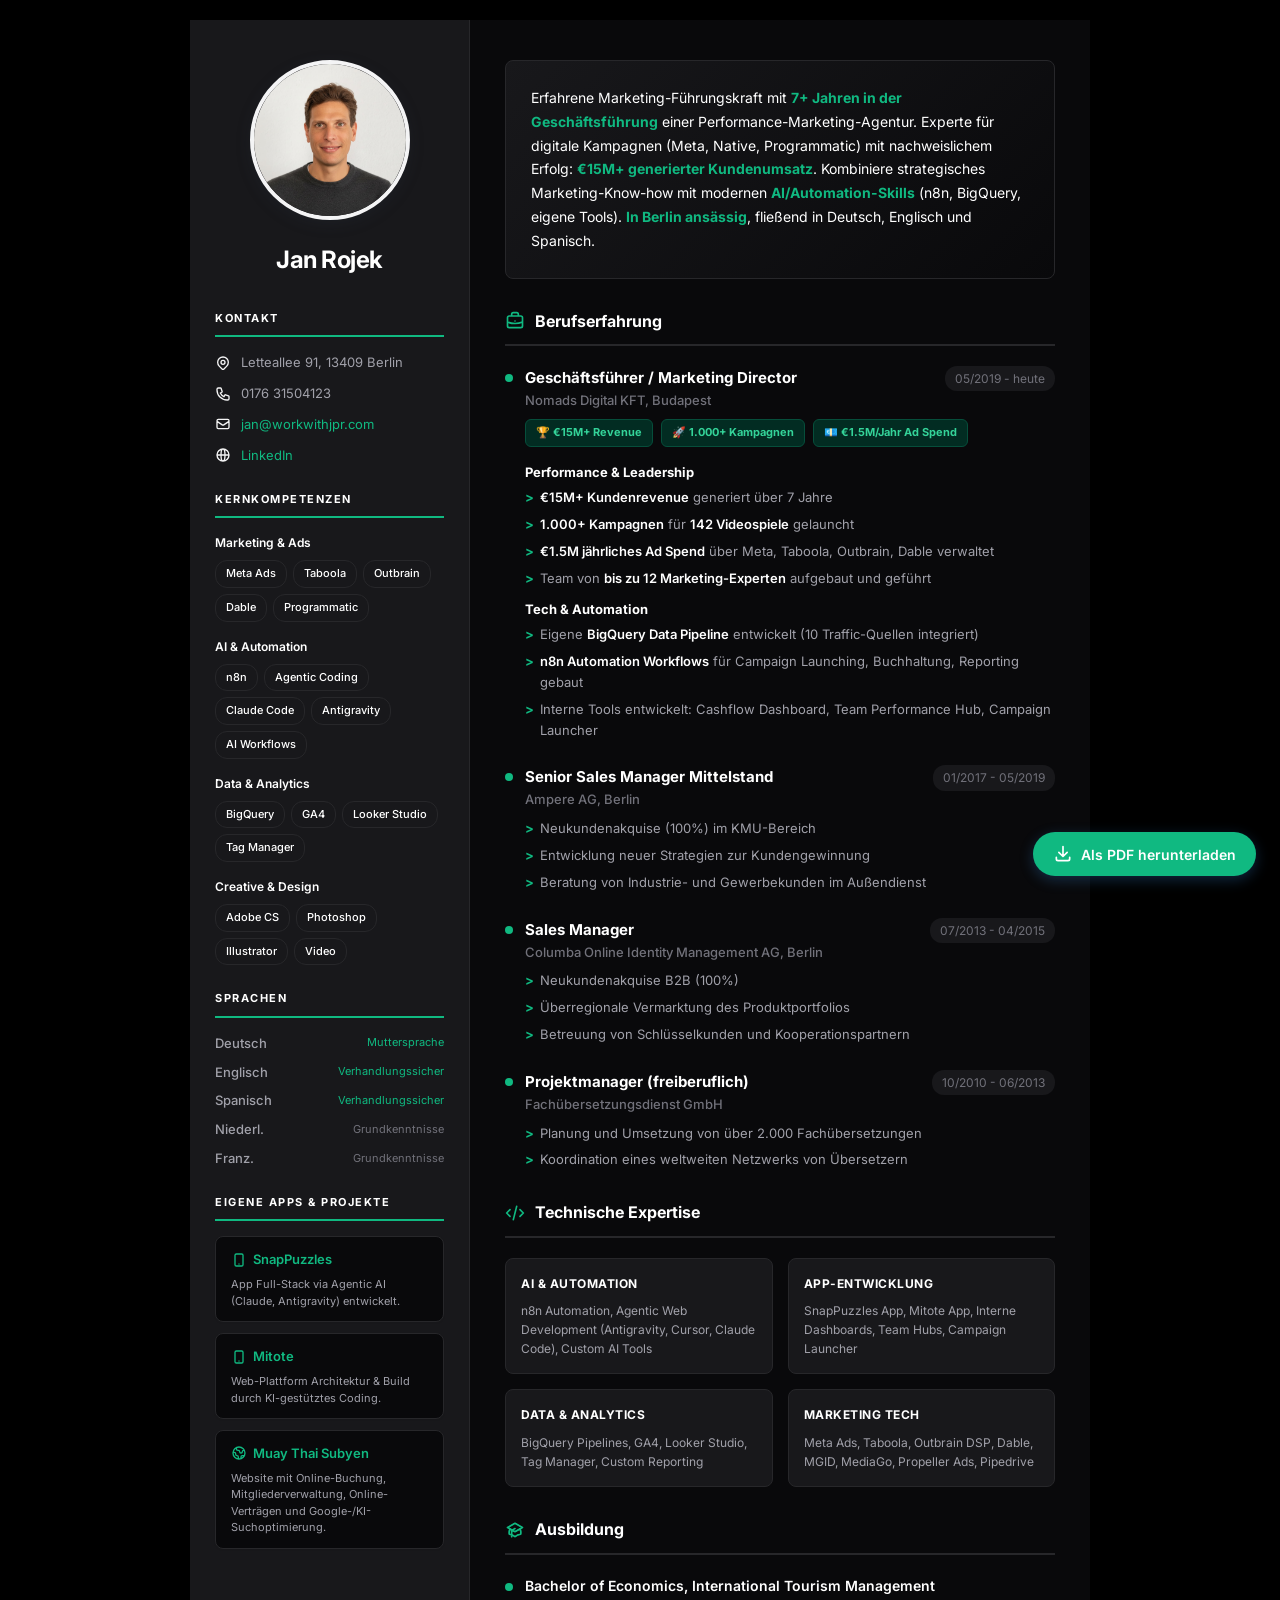
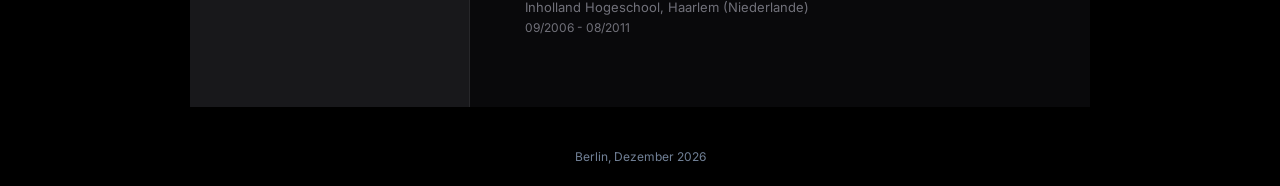
==== index-de-jpr-dark.html @ bb8b76fc "Release: Update CV layout to JPR aesthetic & add Dark Mode variant" ====
<!DOCTYPE html>
<html lang="de">
<head>
  <meta charset="UTF-8">
  <meta name="viewport" content="width=device-width, initial-scale=1.0">
  <title>Lebenslauf - Jan Rojek</title>
  <link rel="preconnect" href="https://fonts.googleapis.com">
  <link rel="preconnect" href="https://fonts.gstatic.com" crossorigin>
  <link href="https://fonts.googleapis.com/css2?family=Inter:wght@400;500;600;700&display=swap" rel="stylesheet">
  <link rel="stylesheet" href="styles-jpr-dark.css">
  <link rel="stylesheet" href="print.css" media="print">
</head>
<body>
  <div class="cv-container">
    <!-- Sidebar -->
    <aside class="sidebar">
      <div class="photo-container">
        <img src="photo.jpg" alt="Jan Rojek" class="photo">
        <h1 class="name">Jan Rojek</h1>
      </div>

      <!-- Contact -->
      <div class="contact-section">
        <h2 class="section-title">Kontakt</h2>
        <div class="contact-item">
          <svg xmlns="http://www.w3.org/2000/svg" fill="none" viewBox="0 0 24 24" stroke="currentColor">
            <path stroke-linecap="round" stroke-linejoin="round" stroke-width="2" d="M17.657 16.657L13.414 20.9a1.998 1.998 0 01-2.827 0l-4.244-4.243a8 8 0 1111.314 0z" />
            <path stroke-linecap="round" stroke-linejoin="round" stroke-width="2" d="M15 11a3 3 0 11-6 0 3 3 0 016 0z" />
          </svg>
          <span>Letteallee 91, 13409 Berlin</span>
        </div>
        <div class="contact-item">
          <svg xmlns="http://www.w3.org/2000/svg" fill="none" viewBox="0 0 24 24" stroke="currentColor">
            <path stroke-linecap="round" stroke-linejoin="round" stroke-width="2" d="M3 5a2 2 0 012-2h3.28a1 1 0 01.948.684l1.498 4.493a1 1 0 01-.502 1.21l-2.257 1.13a11.042 11.042 0 005.516 5.516l1.13-2.257a1 1 0 011.21-.502l4.493 1.498a1 1 0 01.684.949V19a2 2 0 01-2 2h-1C9.716 21 3 14.284 3 6V5z" />
          </svg>
          <span>0176 31504123</span>
        </div>
        <div class="contact-item">
          <svg xmlns="http://www.w3.org/2000/svg" fill="none" viewBox="0 0 24 24" stroke="currentColor">
            <path stroke-linecap="round" stroke-linejoin="round" stroke-width="2" d="M3 8l7.89 5.26a2 2 0 002.22 0L21 8M5 19h14a2 2 0 002-2V7a2 2 0 00-2-2H5a2 2 0 00-2 2v10a2 2 0 002 2z" />
          </svg>
          <a href="mailto:jan@workwithjpr.com">jan@workwithjpr.com</a>
        </div>
        <div class="contact-item">
          <svg xmlns="http://www.w3.org/2000/svg" fill="none" viewBox="0 0 24 24" stroke="currentColor">
            <path stroke-linecap="round" stroke-linejoin="round" stroke-width="2" d="M21 12a9 9 0 01-9 9m9-9a9 9 0 00-9-9m9 9H3m9 9a9 9 0 01-9-9m9 9c1.657 0 3-4.03 3-9s-1.343-9-3-9m0 18c-1.657 0-3-4.03-3-9s1.343-9 3-9m-9 9a9 9 0 019-9" />
          </svg>
          <a href="https://www.linkedin.com/in/workwithjpr/" target="_blank">LinkedIn</a>
        </div>
      </div>

      <!-- Skills -->
      <div class="skills-section">
        <h2 class="section-title">Kernkompetenzen</h2>

        <div class="skill-category">
          <div class="skill-category-title">Marketing & Ads</div>
          <div class="skill-tags">
            <span class="skill-tag">Meta Ads</span>
            <span class="skill-tag">Taboola</span>
            <span class="skill-tag">Outbrain</span>
            <span class="skill-tag">Dable</span>
            <span class="skill-tag">Programmatic</span>
          </div>
        </div>

        <div class="skill-category">
          <div class="skill-category-title">AI & Automation</div>
          <div class="skill-tags">
            <span class="skill-tag">n8n</span>
            <span class="skill-tag">Agentic Coding</span>
            <span class="skill-tag">Claude Code</span>
            <span class="skill-tag">Antigravity</span>
            <span class="skill-tag">AI Workflows</span>
          </div>
        </div>

        <div class="skill-category">
          <div class="skill-category-title">Data & Analytics</div>
          <div class="skill-tags">
            <span class="skill-tag">BigQuery</span>
            <span class="skill-tag">GA4</span>
            <span class="skill-tag">Looker Studio</span>
            <span class="skill-tag">Tag Manager</span>
          </div>
        </div>

        <div class="skill-category">
          <div class="skill-category-title">Creative & Design</div>
          <div class="skill-tags">
            <span class="skill-tag">Adobe CS</span>
            <span class="skill-tag">Photoshop</span>
            <span class="skill-tag">Illustrator</span>
            <span class="skill-tag">Video</span>
          </div>
        </div>
      </div>

      <!-- Languages -->
      <div class="skills-section">
        <h2 class="section-title">Sprachen</h2>
        <div class="language-item">
          <span class="language-name">Deutsch</span>
          <span style="font-size: 11px; color: var(--accent);">Muttersprache</span>
        </div>
        <div class="language-item">
          <span class="language-name">Englisch</span>
          <span style="font-size: 11px; color: var(--accent);">Verhandlungssicher</span>
        </div>
        <div class="language-item">
          <span class="language-name">Spanisch</span>
          <span style="font-size: 11px; color: var(--accent);">Verhandlungssicher</span>
        </div>
        <div class="language-item">
          <span class="language-name">Niederl.</span>
          <span style="font-size: 11px; color: var(--text-light);">Grundkenntnisse</span>
        </div>
        <div class="language-item">
          <span class="language-name">Franz.</span>
          <span style="font-size: 11px; color: var(--text-light);">Grundkenntnisse</span>
        </div>
      </div>

      <!-- Portfolio -->
      <div class="portfolio-section">
        <h2 class="section-title">Eigene Apps & Projekte</h2>
        <div class="portfolio-links" style="flex-direction: column; gap: 6px;">
          <a href="https://snappuzzles.app" target="_blank" class="portfolio-card">
            <div class="portfolio-card-header">
              <svg xmlns="http://www.w3.org/2000/svg" fill="none" viewBox="0 0 24 24" stroke="currentColor">
                <path stroke-linecap="round" stroke-linejoin="round" stroke-width="2" d="M12 18h.01M8 21h8a2 2 0 002-2V5a2 2 0 00-2-2H8a2 2 0 00-2 2v14a2 2 0 002 2z" />
              </svg>
              <span>SnapPuzzles</span>
            </div>
            <p class="portfolio-desc">App Full-Stack via Agentic AI (Claude, Antigravity) entwickelt.</p>
          </a>
          <a href="https://mitote.io" target="_blank" class="portfolio-card" style="margin-top: 5px;">
            <div class="portfolio-card-header">
              <svg xmlns="http://www.w3.org/2000/svg" fill="none" viewBox="0 0 24 24" stroke="currentColor">
                <path stroke-linecap="round" stroke-linejoin="round" stroke-width="2" d="M12 18h.01M8 21h8a2 2 0 002-2V5a2 2 0 00-2-2H8a2 2 0 00-2 2v14a2 2 0 002 2z" />
              </svg>
              <span>Mitote</span>
            </div>
            <p class="portfolio-desc">Web-Plattform Architektur & Build durch KI-gestütztes Coding.</p>
          </a>
          <a href="https://www.muaythai-subyen.de" target="_blank" class="portfolio-card" style="margin-top: 5px;">
            <div class="portfolio-card-header">
              <svg xmlns="http://www.w3.org/2000/svg" fill="none" viewBox="0 0 24 24" stroke="currentColor">
                <path stroke-linecap="round" stroke-linejoin="round" stroke-width="2" d="M3.055 11H5a2 2 0 012 2v1a2 2 0 002 2 2 2 0 012 2v2.945M8 3.935V5.5A2.5 2.5 0 0010.5 8h.5a2 2 0 012 2 2 2 0 104 0 2 2 0 012-2h1.064M15 20.488V18a2 2 0 012-2h3.064M21 12a9 9 0 11-18 0 9 9 0 0118 0z" />
              </svg>
              <span>Muay Thai Subyen</span>
            </div>
            <p class="portfolio-desc">Website mit Online-Buchung, Mitgliederverwaltung, Online-Verträgen und Google-/KI-Suchoptimierung.</p>
          </a>
        </div>
      </div>
    </aside>

    <!-- Main Content -->
    <main class="main-content">
      <!-- Summary -->
      <div class="summary">
        Erfahrene Marketing-Führungskraft mit <strong>7+ Jahren in der Geschäftsführung</strong> einer Performance-Marketing-Agentur. Experte für digitale Kampagnen (Meta, Native, Programmatic) mit nachweislichem Erfolg: <strong>€15M+ generierter Kundenumsatz</strong>. Kombiniere strategisches Marketing-Know-how mit modernen <strong>AI/Automation-Skills</strong> (n8n, BigQuery, eigene Tools). <strong>In Berlin ansässig</strong>, fließend in Deutsch, Englisch und Spanisch.
      </div>

      <!-- Experience -->
      <section class="main-section">
        <h2 class="main-section-title">
          <svg xmlns="http://www.w3.org/2000/svg" fill="none" viewBox="0 0 24 24" stroke="currentColor">
            <path stroke-linecap="round" stroke-linejoin="round" stroke-width="2" d="M21 13.255A23.931 23.931 0 0112 15c-3.183 0-6.22-.62-9-1.745M16 6V4a2 2 0 00-2-2h-4a2 2 0 00-2 2v2m4 6h.01M5 20h14a2 2 0 002-2V8a2 2 0 00-2-2H5a2 2 0 00-2 2v10a2 2 0 002 2z" />
          </svg>
          Berufserfahrung
        </h2>

        <div class="experience-item">
          <div class="experience-header">
            <div>
              <div class="experience-title">Geschäftsführer / Marketing Director</div>
              <div class="experience-company">Nomads Digital KFT, Budapest</div>
            </div>
            <span class="experience-date">05/2019 - heute</span>
          </div>
          <div class="experience-kpi-badges">
            <span class="kpi-badge">🏆 €15M+ Revenue</span>
            <span class="kpi-badge">🚀 1.000+ Kampagnen</span>
            <span class="kpi-badge">💶 €1.5M/Jahr Ad Spend</span>
          </div>
          <div class="experience-highlights-group">
            <div class="experience-highlights-title">Performance & Leadership</div>
            <ul class="experience-highlights">
              <li><span class="highlight-metric">€15M+ Kundenrevenue</span> generiert über 7 Jahre</li>
              <li><span class="highlight-metric">1.000+ Kampagnen</span> für <span class="highlight-metric">142 Videospiele</span> gelauncht</li>
              <li><span class="highlight-metric">€1.5M jährliches Ad Spend</span> über Meta, Taboola, Outbrain, Dable verwaltet</li>
              <li>Team von <span class="highlight-metric">bis zu 12 Marketing-Experten</span> aufgebaut und geführt</li>
            </ul>
          </div>
          <div class="experience-highlights-group">
            <div class="experience-highlights-title">Tech & Automation</div>
            <ul class="experience-highlights">
              <li>Eigene <span class="highlight-metric">BigQuery Data Pipeline</span> entwickelt (10 Traffic-Quellen integriert)</li>
              <li><span class="highlight-metric">n8n Automation Workflows</span> für Campaign Launching, Buchhaltung, Reporting gebaut</li>
              <li>Interne Tools entwickelt: Cashflow Dashboard, Team Performance Hub, Campaign Launcher</li>
            </ul>
          </div>
        </div>

        <div class="experience-item">
          <div class="experience-header">
            <div>
              <div class="experience-title">Senior Sales Manager Mittelstand</div>
              <div class="experience-company">Ampere AG, Berlin</div>
            </div>
            <span class="experience-date">01/2017 - 05/2019</span>
          </div>
          <ul class="experience-highlights">
            <li>Neukundenakquise (100%) im KMU-Bereich</li>
            <li>Entwicklung neuer Strategien zur Kundengewinnung</li>
            <li>Beratung von Industrie- und Gewerbekunden im Außendienst</li>
          </ul>
        </div>

        <div class="experience-item">
          <div class="experience-header">
            <div>
              <div class="experience-title">Sales Manager</div>
              <div class="experience-company">Columba Online Identity Management AG, Berlin</div>
            </div>
            <span class="experience-date">07/2013 - 04/2015</span>
          </div>
          <ul class="experience-highlights">
            <li>Neukundenakquise B2B (100%)</li>
            <li>Überregionale Vermarktung des Produktportfolios</li>
            <li>Betreuung von Schlüsselkunden und Kooperationspartnern</li>
          </ul>
        </div>

        <div class="experience-item">
          <div class="experience-header">
            <div>
              <div class="experience-title">Projektmanager (freiberuflich)</div>
              <div class="experience-company">Fachübersetzungsdienst GmbH</div>
            </div>
            <span class="experience-date">10/2010 - 06/2013</span>
          </div>
          <ul class="experience-highlights">
            <li>Planung und Umsetzung von über 2.000 Fachübersetzungen</li>
            <li>Koordination eines weltweiten Netzwerks von Übersetzern</li>
          </ul>
        </div>
      </section>

      <!-- Tech Stack -->
      <section class="main-section">
        <h2 class="main-section-title">
          <svg xmlns="http://www.w3.org/2000/svg" fill="none" viewBox="0 0 24 24" stroke="currentColor">
            <path stroke-linecap="round" stroke-linejoin="round" stroke-width="2" d="M10 20l4-16m4 4l4 4-4 4M6 16l-4-4 4-4" />
          </svg>
          Technische Expertise
        </h2>
        <div class="tech-grid">
          <div class="tech-category">
            <div class="tech-category-title">AI & Automation</div>
            <div class="tech-list">n8n Automation, Agentic Web Development (Antigravity, Cursor, Claude Code), Custom AI Tools</div>
          </div>
          <div class="tech-category">
            <div class="tech-category-title">App-Entwicklung</div>
            <div class="tech-list">SnapPuzzles App, Mitote App, Interne Dashboards, Team Hubs, Campaign Launcher</div>
          </div>
          <div class="tech-category">
            <div class="tech-category-title">Data & Analytics</div>
            <div class="tech-list">BigQuery Pipelines, GA4, Looker Studio, Tag Manager, Custom Reporting</div>
          </div>
          <div class="tech-category">
            <div class="tech-category-title">Marketing Tech</div>
            <div class="tech-list">Meta Ads, Taboola, Outbrain DSP, Dable, MGID, MediaGo, Propeller Ads, Pipedrive</div>
          </div>
        </div>
      </section>

      <!-- Education -->
      <section class="main-section">
        <h2 class="main-section-title">
          <svg xmlns="http://www.w3.org/2000/svg" fill="none" viewBox="0 0 24 24" stroke="currentColor">
            <path d="M12 14l9-5-9-5-9 5 9 5z" />
            <path d="M12 14l6.16-3.422a12.083 12.083 0 01.665 6.479A11.952 11.952 0 0012 20.055a11.952 11.952 0 00-6.824-2.998 12.078 12.078 0 01.665-6.479L12 14z" />
            <path stroke-linecap="round" stroke-linejoin="round" stroke-width="2" d="M12 14l9-5-9-5-9 5 9 5zm0 0l6.16-3.422a12.083 12.083 0 01.665 6.479A11.952 11.952 0 0012 20.055a11.952 11.952 0 00-6.824-2.998 12.078 12.078 0 01.665-6.479L12 14zm-4 6v-7.5l4-2.222" />
          </svg>
          Ausbildung
        </h2>

        <div class="education-item">
          <div class="education-degree">Bachelor of Economics, International Tourism Management</div>
          <div class="education-school">Inholland Hogeschool, Haarlem (Niederlande)</div>
          <div class="education-date">09/2006 - 08/2011</div>
        </div>
      </section>

    </main>
  </div>

  <footer style="text-align: center; padding: 20px; color: #718096; font-size: 12px;">
    Berlin, <span id="cv-date"></span>
  </footer>

  <!-- Download PDF Button (hidden in print) -->
  <button class="download-btn no-print" onclick="window.print()" aria-label="Lebenslauf als PDF herunterladen">
    <svg xmlns="http://www.w3.org/2000/svg" width="20" height="20" fill="none" viewBox="0 0 24 24" stroke="currentColor" stroke-width="2">
      <path stroke-linecap="round" stroke-linejoin="round" d="M4 16v2a2 2 0 002 2h12a2 2 0 002-2v-2M7 10l5 5 5-5M12 15V3" />
    </svg>
    <span>Als PDF herunterladen</span>
  </button>

  <script>
    // Set current date dynamically (German format)
    (function() {
      var months = ['Januar', 'Februar', 'März', 'April', 'Mai', 'Juni',
                    'Juli', 'August', 'September', 'Oktober', 'November', 'Dezember'];
      var now = new Date();
      document.getElementById('cv-date').textContent = months[now.getMonth()] + ' ' + now.getFullYear();

      // Update page title for PDF filename
      var origTitle = document.title;
      window.addEventListener('beforeprint', function() {
        var dateStr = now.toISOString().slice(0, 10); // YYYY-MM-DD
        document.title = 'Lebenslauf_Jan_Rojek_' + dateStr;
      });
      window.addEventListener('afterprint', function() {
        document.title = origTitle;
      });
    })();
  </script>
</body>
</html>
---- styles-jpr-dark.css ----
/* CV Stylesheet - Jan Rojek */
/* Modern, professional design with 2-column layout */

:root {
  /* JPR Consulting Palette (Dark Mode - Zinc Theme) */
  --primary: #ffffff; /* pure white */
  --primary-light: #f4f4f5; /* zinc-100 */
  --accent: #10b981; /* emerald-500 */
  --accent-light: #34d399; /* emerald-400 */
  --text: #a1a1aa; /* zinc-400 */
  --text-light: #71717a; /* zinc-500 */
  --bg: #09090b; /* zinc-950 */
  --bg-sidebar: #18181b; /* zinc-900 */
  --border: #27272a; /* zinc-800 */
  --success: #059669; /* emerald-600 */
}

* {
  margin: 0;
  padding: 0;
  box-sizing: border-box;
}

body {
  font-family: 'Inter', -apple-system, BlinkMacSystemFont, 'Segoe UI', Roboto, sans-serif;
  font-size: 14px;
  line-height: 1.6;
  color: var(--text);
  background: #000000;
}

.cv-container {
  max-width: 900px;
  margin: 20px auto;
  background: var(--bg);
  box-shadow: 0 4px 6px rgba(0, 0, 0, 0.1), 0 1px 3px rgba(0, 0, 0, 0.08);
  display: grid;
  grid-template-columns: 280px 1fr;
}

/* Sidebar */
.sidebar {
  background: var(--bg-sidebar);
  padding: 40px 25px;
  border-right: 1px solid var(--border);
}

/* Photo */
.photo-container {
  text-align: center;
  margin-bottom: 30px;
}

.photo {
  width: 160px;
  height: 160px;
  border-radius: 50%;
  object-fit: cover;
  border: 4px solid var(--primary-light);
  box-shadow: 0 4px 15px rgba(45, 55, 72, 0.2);
}

.name {
  font-size: 24px;
  font-weight: 700;
  color: var(--primary);
  margin-top: 15px;
  letter-spacing: -0.5px;
}

.title {
  font-size: 13px;
  color: var(--text-light);
  font-weight: 500;
  margin-top: 5px;
}

/* Contact Section */
.contact-section {
  margin-bottom: 25px;
}

.section-title {
  font-size: 11px;
  font-weight: 700;
  text-transform: uppercase;
  letter-spacing: 1.5px;
  color: var(--primary);
  margin-bottom: 15px;
  padding-bottom: 8px;
  border-bottom: 2px solid var(--accent);
}

.contact-item {
  display: flex;
  align-items: center;
  gap: 10px;
  margin-bottom: 10px;
  font-size: 13px;
  color: var(--text);
}

.contact-item svg {
  width: 16px;
  height: 16px;
  color: var(--primary-light);
  flex-shrink: 0;
}

.contact-item a {
  color: var(--accent);
  text-decoration: none;
}

.contact-item a:hover {
  text-decoration: underline;
}

/* Skills Section */
.skills-section {
  margin-bottom: 25px;
}

.skill-category {
  margin-bottom: 15px;
}

.skill-category-title {
  font-size: 12px;
  font-weight: 600;
  color: var(--primary);
  margin-bottom: 8px;
}

.skill-tags {
  display: flex;
  flex-wrap: wrap;
  gap: 6px;
}

.skill-tag {
  background: var(--bg-sidebar);
  border: 1px solid var(--border);
  color: var(--primary);
  padding: 4px 10px;
  border-radius: 12px;
  font-size: 11px;
  font-weight: 500;
}

.skill-tag.highlight {
  background: var(--accent);
}

/* Languages */
.language-item {
  display: flex;
  justify-content: space-between;
  align-items: center;
  margin-bottom: 8px;
  font-size: 13px;
}

.language-name {
  font-weight: 500;
}

.language-level {
  display: flex;
  gap: 3px;
}

.level-dot {
  width: 8px;
  height: 8px;
  border-radius: 50%;
  background: var(--border);
}

.level-dot.filled {
  background: var(--accent);
}

/* Main Content */
.main-content {
  padding: 40px 35px;
}

/* Summary */
.summary {
  background: linear-gradient(135deg, #18181b 0%, #09090b 100%);
  border: 1px solid var(--border);
  color: var(--primary);
  padding: 25px;
  border-radius: 8px;
  margin-bottom: 30px;
  font-size: 14px;
  line-height: 1.7;
}

.summary strong {
  color: var(--accent);
}

/* Main Sections */
.main-section {
  margin-bottom: 30px;
}

.main-section-title {
  font-size: 16px;
  font-weight: 700;
  color: var(--primary);
  margin-bottom: 20px;
  padding-bottom: 10px;
  border-bottom: 2px solid var(--border);
  display: flex;
  align-items: center;
  gap: 10px;
}

.main-section-title svg {
  width: 20px;
  height: 20px;
  color: var(--accent);
}

/* Experience Items */
.experience-item {
  margin-bottom: 25px;
  position: relative;
  padding-left: 20px;
}

.experience-item::before {
  content: '';
  position: absolute;
  left: 0;
  top: 8px;
  width: 8px;
  height: 8px;
  background: var(--accent);
  border-radius: 50%;
}

.experience-header {
  display: flex;
  justify-content: space-between;
  align-items: flex-start;
  flex-wrap: wrap;
  gap: 10px;
  margin-bottom: 8px;
}

.experience-title {
  font-size: 15px;
  font-weight: 700;
  color: var(--primary);
}

.experience-company {
  font-size: 13px;
  color: var(--text-light);
  font-weight: 500;
}

.experience-date {
  font-size: 12px;
  color: var(--text-light);
  background: var(--bg-sidebar);
  padding: 3px 10px;
  border-radius: 12px;
}

.experience-description {
  font-size: 13px;
  color: var(--text);
  margin-bottom: 10px;
}

.experience-highlights {
  list-style: none;
}

.experience-highlights li {
  position: relative;
  padding-left: 15px;
  margin-bottom: 6px;
  font-size: 13px;
  color: var(--text);
}

.experience-highlights li::before {
  content: '>';
  position: absolute;
  left: 0;
  color: var(--accent);
  font-weight: 700;
}

.highlight-metric {
  font-weight: 600;
  color: var(--primary);
}

/* KPI Badges */
.experience-kpi-badges {
  display: flex;
  flex-wrap: wrap;
  gap: 8px;
  margin-bottom: 15px;
}

.kpi-badge {
  background: #022c22;
  border: 1px solid #064e3b;
  border-radius: 6px;
  padding: 4px 10px;
  font-size: 11px;
  color: #34d399;
  font-weight: 700;
  display: inline-flex;
  align-items: center;
  gap: 4px;
}

.experience-highlights-group {
  margin-top: 10px;
}

.experience-highlights-title {
  font-size: 13px;
  font-weight: 700;
  color: var(--primary);
  margin-bottom: 5px;
}

.client-tags {
  display: flex;
  flex-wrap: wrap;
  gap: 6px;
  margin-top: 10px;
}

.client-tag {
  background: var(--bg-sidebar);
  border: 1px solid var(--border);
  padding: 3px 10px;
  border-radius: 12px;
  font-size: 11px;
  color: var(--text-light);
}

/* Education */
.education-item {
  margin-bottom: 20px;
  padding-left: 20px;
  position: relative;
}

.education-item::before {
  content: '';
  position: absolute;
  left: 0;
  top: 8px;
  width: 8px;
  height: 8px;
  background: var(--accent);
  border-radius: 50%;
}

.education-degree {
  font-size: 14px;
  font-weight: 600;
  color: var(--primary);
}

.education-school {
  font-size: 13px;
  color: var(--text-light);
}

.education-date {
  font-size: 12px;
  color: var(--text-light);
}

/* Portfolio Links */
.portfolio-section {
  margin-top: 20px;
}

.portfolio-links {
  display: flex;
  flex-wrap: wrap;
  gap: 10px;
}

.portfolio-link {
  display: inline-flex;
  align-items: center;
  gap: 6px;
  background: var(--bg-sidebar);
  border: 1px solid var(--border);
  padding: 8px 15px;
  border-radius: 6px;
  font-size: 12px;
  color: var(--accent);
  text-decoration: none;
  transition: all 0.2s;
}

.portfolio-link:hover {
  background: var(--accent);
  color: white;
  border-color: var(--accent);
}

.portfolio-link svg {
  width: 14px;
  height: 14px;
}

/* Portfolio Card */
.portfolio-card {
  display: flex;
  flex-direction: column;
  background: var(--bg);
  border: 1px solid var(--border);
  padding: 12px 15px;
  border-radius: 8px;
  text-decoration: none;
  transition: all 0.2s;
  box-shadow: 0 1px 2px rgba(0,0,0,0.05);
}

.portfolio-card:hover {
  border-color: var(--accent);
  box-shadow: 0 4px 6px rgba(6, 182, 212, 0.1);
  transform: translateY(-1px);
}

.portfolio-card-header {
  display: flex;
  align-items: center;
  gap: 6px;
  color: var(--accent);
  font-weight: 600;
  font-size: 13px;
  margin-bottom: 6px;
}

.portfolio-card-header svg {
  width: 16px;
  height: 16px;
}

.portfolio-desc {
  font-size: 11px;
  line-height: 1.5;
  color: var(--text);
  padding: 0;
  margin: 0;
}

/* Tech Stack Grid */
.tech-grid {
  display: grid;
  grid-template-columns: repeat(2, 1fr);
  gap: 15px;
  margin-top: 15px;
}

.tech-category {
  background: var(--bg-sidebar);
  padding: 15px;
  border-radius: 8px;
  border: 1px solid var(--border);
}

.tech-category.wide {
  grid-column: 1 / -1;
}

.tech-category-title {
  font-size: 12px;
  font-weight: 700;
  color: var(--primary);
  margin-bottom: 8px;
  text-transform: uppercase;
  letter-spacing: 0.5px;
}

.tech-list {
  font-size: 12px;
  color: var(--text);
  line-height: 1.6;
}

/* Mobile Responsive Styles */
@media (max-width: 768px) {
  body {
    background: var(--bg);
  }

  .cv-container {
    display: block;
    margin: 0;
    box-shadow: none;
  }

  .sidebar {
    padding: 30px 20px;
    border-right: none;
    border-bottom: 1px solid var(--border);
  }

  .photo-container {
    margin-bottom: 25px;
  }

  .photo {
    width: 120px;
    height: 120px;
  }

  .name {
    font-size: 22px;
  }

  .contact-section {
    margin-bottom: 20px;
  }

  .contact-item {
    font-size: 12px;
    margin-bottom: 8px;
  }

  .skill-category {
    margin-bottom: 12px;
  }

  .skill-tag {
    font-size: 10px;
    padding: 3px 8px;
  }

  .language-item {
    font-size: 12px;
  }

  .main-content {
    padding: 25px 20px;
  }

  .summary {
    padding: 20px;
    font-size: 13px;
    margin-bottom: 25px;
  }

  .main-section {
    margin-bottom: 25px;
  }

  .main-section-title {
    font-size: 15px;
    margin-bottom: 15px;
  }

  .experience-item {
    margin-bottom: 20px;
    padding-left: 15px;
  }

  .experience-header {
    flex-direction: column;
    gap: 5px;
  }

  .experience-title {
    font-size: 14px;
  }

  .experience-company {
    font-size: 12px;
  }

  .experience-date {
    font-size: 11px;
    align-self: flex-start;
  }

  .experience-highlights li {
    font-size: 12px;
    margin-bottom: 5px;
  }

  .tech-grid {
    grid-template-columns: 1fr;
    gap: 10px;
  }

  .tech-category {
    padding: 12px;
  }

  .tech-category-title {
    font-size: 11px;
  }

  .tech-list {
    font-size: 11px;
  }

  .education-item {
    margin-bottom: 15px;
    padding-left: 15px;
  }

  .education-degree {
    font-size: 13px;
  }

  .education-school {
    font-size: 12px;
  }

  .portfolio-link {
    font-size: 11px;
    padding: 6px 12px;
  }
}

/* Small phones */
@media (max-width: 400px) {
  .sidebar {
    padding: 25px 15px;
  }

  .main-content {
    padding: 20px 15px;
  }

  .photo {
    width: 100px;
    height: 100px;
  }

  .name {
    font-size: 20px;
  }

  .summary {
    padding: 15px;
    font-size: 12px;
  }
}

/* ===== Download PDF Button ===== */
.download-btn {
  position: fixed;
  bottom: 24px;
  right: 24px;
  display: inline-flex;
  align-items: center;
  gap: 8px;
  padding: 12px 20px;
  background: var(--accent);
  color: #ffffff;
  border: none;
  border-radius: 999px;
  font-family: 'Inter', sans-serif;
  font-size: 14px;
  font-weight: 600;
  cursor: pointer;
  box-shadow: 0 4px 14px rgba(49, 130, 206, 0.3), 0 2px 4px rgba(0, 0, 0, 0.08);
  transition: transform 0.15s ease, box-shadow 0.15s ease, background 0.15s ease;
  z-index: 1000;
}

.download-btn:hover {
  background: #2c5aa0;
  transform: translateY(-1px);
  box-shadow: 0 6px 18px rgba(49, 130, 206, 0.4), 0 2px 4px rgba(0, 0, 0, 0.08);
}

.download-btn:active {
  transform: translateY(0);
}

.download-btn svg {
  flex-shrink: 0;
}

@media (max-width: 600px) {
  .download-btn {
    bottom: 16px;
    right: 16px;
    padding: 10px 16px;
    font-size: 13px;
  }

  .download-btn span {
    display: none;
  }
}
---- print.css ----
/* Print Stylesheet for CV - Jan Rojek */
/* Optimized for A4 PDF export */

@media print {
  @page {
    size: A4;
    margin: 6mm 5mm;
  }

  html, body {
    margin: 0 !important;
    padding: 0 !important;
  }

  * {
    -webkit-print-color-adjust: exact !important;
    print-color-adjust: exact !important;
    color-adjust: exact !important;
  }

  /* Hide download button and other non-print elements — triple safety */
  .no-print,
  .download-btn,
  button.download-btn,
  .download-btn * {
    display: none !important;
    visibility: hidden !important;
    opacity: 0 !important;
    position: absolute !important;
    left: -99999px !important;
    width: 0 !important;
    height: 0 !important;
    overflow: hidden !important;
  }

  body {
    background: white !important;
    font-size: 10px;
    line-height: 1.35;
  }

  .cv-container {
    max-width: 100%;
    margin: 0;
    box-shadow: none;
    display: grid;
    grid-template-columns: 210px 1fr;
    min-height: auto;
  }

  /* Sidebar */
  .sidebar {
    background: #f7fafc !important;
    padding: 15px 12px;
    border-right: 1px solid #e2e8f0;
  }

  .photo-container {
    margin-bottom: 12px !important;
  }

  .photo {
    width: 95px;
    height: 95px;
    border: 2px solid #4a5568;
  }

  .name {
    font-size: 15px;
    margin-top: 8px;
  }

  .title {
    font-size: 9px;
  }

  .contact-section,
  .skills-section,
  .languages-section,
  .portfolio-section {
    margin-bottom: 12px !important;
  }

  .section-title {
    font-size: 8px;
    margin-bottom: 6px;
    padding-bottom: 3px;
  }

  .contact-item {
    font-size: 9px;
    margin-bottom: 3px;
    gap: 5px;
  }

  .contact-item svg {
    width: 10px;
    height: 10px;
  }

  .skill-category {
    margin-bottom: 6px;
  }

  .skill-category-title {
    font-size: 8px;
    margin-bottom: 3px;
  }

  .skill-tags {
    gap: 3px;
  }

  .skill-tag {
    padding: 1px 5px;
    font-size: 7px;
    border-radius: 6px;
  }

  .language-item {
    font-size: 9px;
    margin-bottom: 3px;
  }

  .level-dot {
    width: 5px;
    height: 5px;
  }

  .portfolio-link {
    padding: 3px 8px;
    font-size: 8px;
    margin-bottom: 3px;
  }

  .portfolio-link svg {
    width: 9px;
    height: 9px;
  }

  .portfolio-desc {
    font-size: 8px !important;
    line-height: 1.35 !important;
    padding: 2px 2px 0 2px !important;
    margin-top: -1px !important;
  }

  /* Main Content */
  .main-content {
    padding: 15px 18px;
  }

  .summary {
    padding: 10px 12px;
    font-size: 10px;
    line-height: 1.45;
    margin-bottom: 12px;
    border-radius: 5px;
    background: linear-gradient(135deg, #2d3748 0%, #4a5568 100%) !important;
    color: white !important;
  }

  .summary strong {
    color: #63b3ed !important;
  }

  .main-section {
    margin-bottom: 11px;
  }

  .main-section-title {
    font-size: 11px;
    margin-bottom: 7px;
    padding-bottom: 4px;
    gap: 5px;
  }

  .main-section-title svg {
    width: 13px;
    height: 13px;
  }

  .experience-item {
    margin-bottom: 8px;
    padding-left: 12px;
  }

  .experience-item::before {
    width: 5px;
    height: 5px;
    top: 5px;
  }

  .experience-title {
    font-size: 11px;
  }

  .experience-company {
    font-size: 9px;
  }

  .experience-date {
    font-size: 8px;
    padding: 1px 5px;
  }

  .experience-highlights {
    margin-top: 3px;
  }

  .experience-highlights li {
    font-size: 9px;
    margin-bottom: 1px;
    padding-left: 10px;
    line-height: 1.35;
  }

  .experience-highlights li::before {
    font-size: 10px;
  }

  .client-tags {
    gap: 4px;
    margin-top: 6px;
  }

  .client-tag {
    padding: 2px 6px;
    font-size: 8px;
  }

  .tech-grid {
    grid-template-columns: repeat(2, 1fr);
    gap: 10px;
    margin-top: 10px;
  }

  .tech-category {
    padding: 10px;
    border-radius: 6px;
  }

  .tech-category.wide {
    grid-column: 1 / -1;
  }

  .tech-category-title {
    font-size: 9px;
    margin-bottom: 5px;
  }

  .tech-list {
    font-size: 9px;
    line-height: 1.4;
  }

  .education-item {
    margin-bottom: 12px;
    padding-left: 15px;
  }

  .education-item::before {
    width: 6px;
    height: 6px;
    top: 6px;
  }

  .education-degree {
    font-size: 11px;
  }

  .education-school {
    font-size: 10px;
  }

  .education-date {
    font-size: 9px;
  }

  /* Footer with date — keep visible in print */
  footer {
    display: block !important;
    text-align: center;
    padding: 8px 0 0 0 !important;
    color: #718096 !important;
    font-size: 8px !important;
    font-style: italic;
    border-top: 1px solid #e2e8f0;
    margin-top: 15px;
  }

  /* Avoid page breaks inside elements */
  .experience-item,
  .education-item,
  .tech-category,
  .summary {
    break-inside: avoid;
    page-break-inside: avoid;
  }

  /* Ensure links are visible */
  a {
    text-decoration: none;
  }

  /* Remove link hover effects */
  .portfolio-link:hover {
    background: #f7fafc !important;
    color: #3182ce !important;
    border-color: #e2e8f0 !important;
  }
}

/* High-quality print */
@media print and (min-resolution: 300dpi) {
  .photo {
    image-rendering: high-quality;
  }
}
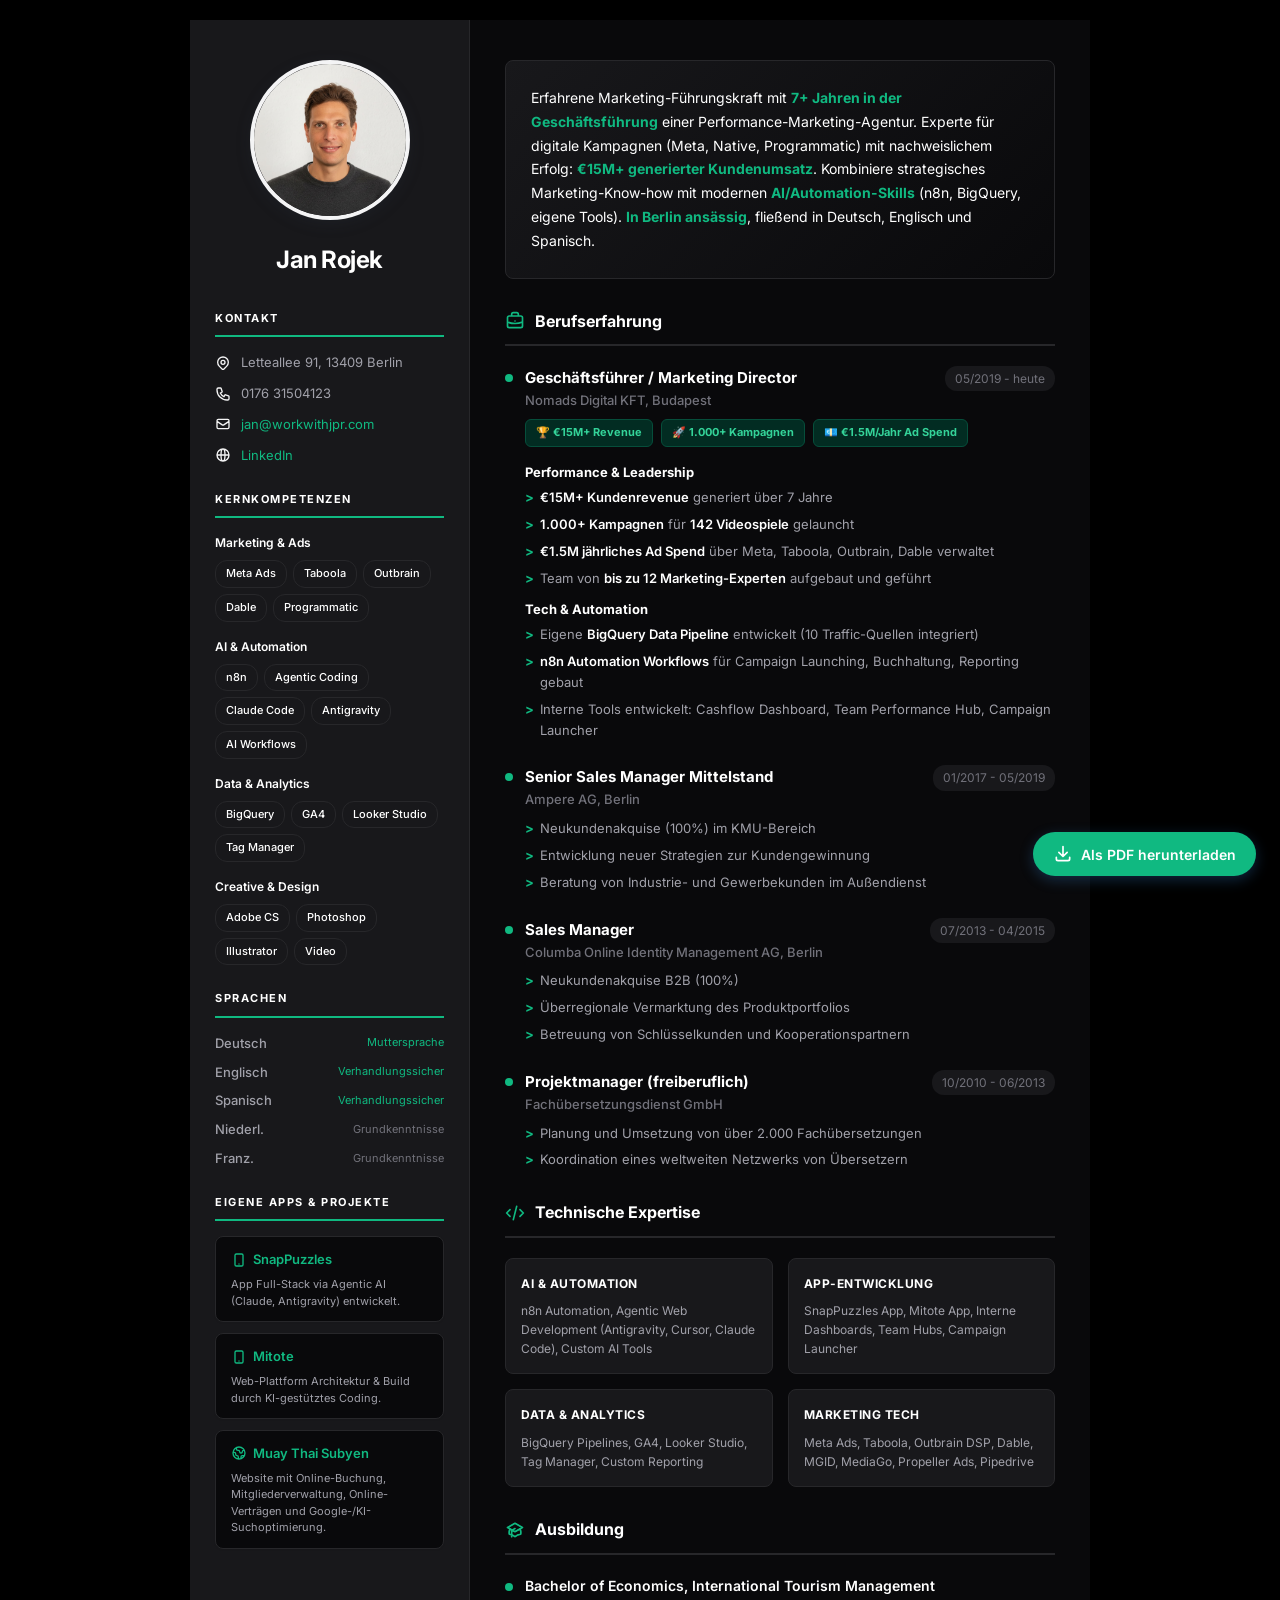
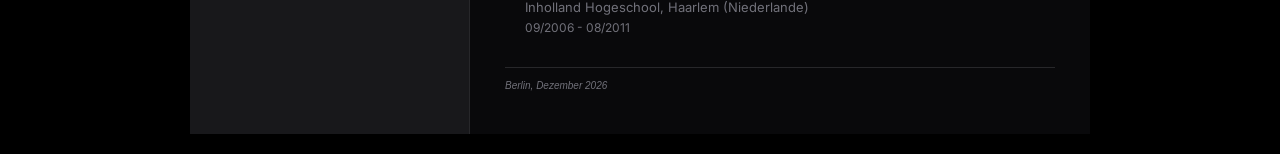
==== commit ba7dfce0: "Move print date footer inside main grid to prevent boundary spillage" ====
--- a/index-de-jpr-dark.html
+++ b/index-de-jpr-dark.html
@@ -295,12 +295,12 @@
         </div>
       </section>
 
+      <div style="margin-top: 15px; padding-top: 10px; border-top: 1px solid var(--border); color: var(--text-light); font-size: 10px; font-style: italic;">
+        Berlin, <span id="cv-date"></span>
+      </div>
     </main>
   </div>
 
-  <footer style="text-align: center; padding: 20px; color: #718096; font-size: 12px;">
-    Berlin, <span id="cv-date"></span>
-  </footer>
 
   <!-- Download PDF Button (hidden in print) -->
   <button class="download-btn no-print" onclick="window.print()" aria-label="Lebenslauf als PDF herunterladen">
--- a/print.css
+++ b/print.css
@@ -35,7 +35,7 @@
 
   body {
     background: white !important;
-    font-size: 10px;
+    font-size: 9px;
     line-height: 1.35;
   }
 
@@ -46,12 +46,14 @@
     display: grid;
     grid-template-columns: 210px 1fr;
     min-height: auto;
+    page-break-inside: avoid;
+    break-inside: avoid;
   }
 
   /* Sidebar */
   .sidebar {
-    background: #f7fafc !important;
-    padding: 15px 12px;
+    background: #f4f4f5 !important;
+    padding: 12px 10px;
     border-right: 1px solid #e2e8f0;
   }
 
@@ -60,9 +62,9 @@
   }
 
   .photo {
-    width: 95px;
-    height: 95px;
-    border: 2px solid #4a5568;
+    width: 85px;
+    height: 85px;
+    border: 2px solid #27272a;
   }
 
   .name {
@@ -147,25 +149,25 @@
 
   /* Main Content */
   .main-content {
-    padding: 15px 18px;
+    padding: 12px 15px;
   }
 
   .summary {
     padding: 10px 12px;
     font-size: 10px;
     line-height: 1.45;
-    margin-bottom: 12px;
+    margin-bottom: 8px;
     border-radius: 5px;
-    background: linear-gradient(135deg, #2d3748 0%, #4a5568 100%) !important;
+    background: linear-gradient(135deg, #18181b 0%, #09090b 100%) !important;
     color: white !important;
   }
 
   .summary strong {
-    color: #63b3ed !important;
+    color: #10b981 !important;
   }
 
   .main-section {
-    margin-bottom: 11px;
+    margin-bottom: 8px;
   }
 
   .main-section-title {
@@ -181,7 +183,7 @@
   }
 
   .experience-item {
-    margin-bottom: 8px;
+    margin-bottom: 5px;
     padding-left: 12px;
   }
 
@@ -231,8 +233,8 @@
 
   .tech-grid {
     grid-template-columns: repeat(2, 1fr);
-    gap: 10px;
-    margin-top: 10px;
+    gap: 8px;
+    margin-top: 6px;
   }
 
   .tech-category {
@@ -255,7 +257,7 @@
   }
 
   .education-item {
-    margin-bottom: 12px;
+    margin-bottom: 6px;
     padding-left: 15px;
   }
 
@@ -277,16 +279,9 @@
     font-size: 9px;
   }
 
-  /* Footer with date — keep visible in print */
+  /* Hide Footer entirely in print to prevent it from dragging the page height down */
   footer {
-    display: block !important;
-    text-align: center;
-    padding: 8px 0 0 0 !important;
-    color: #718096 !important;
-    font-size: 8px !important;
-    font-style: italic;
-    border-top: 1px solid #e2e8f0;
-    margin-top: 15px;
+    display: none !important;
   }
 
   /* Avoid page breaks inside elements */
@@ -305,9 +300,9 @@
 
   /* Remove link hover effects */
   .portfolio-link:hover {
-    background: #f7fafc !important;
-    color: #3182ce !important;
-    border-color: #e2e8f0 !important;
+    background: #f4f4f5 !important;
+    color: #10b981 !important;
+    border-color: #e4e4e7 !important;
   }
 }
 
